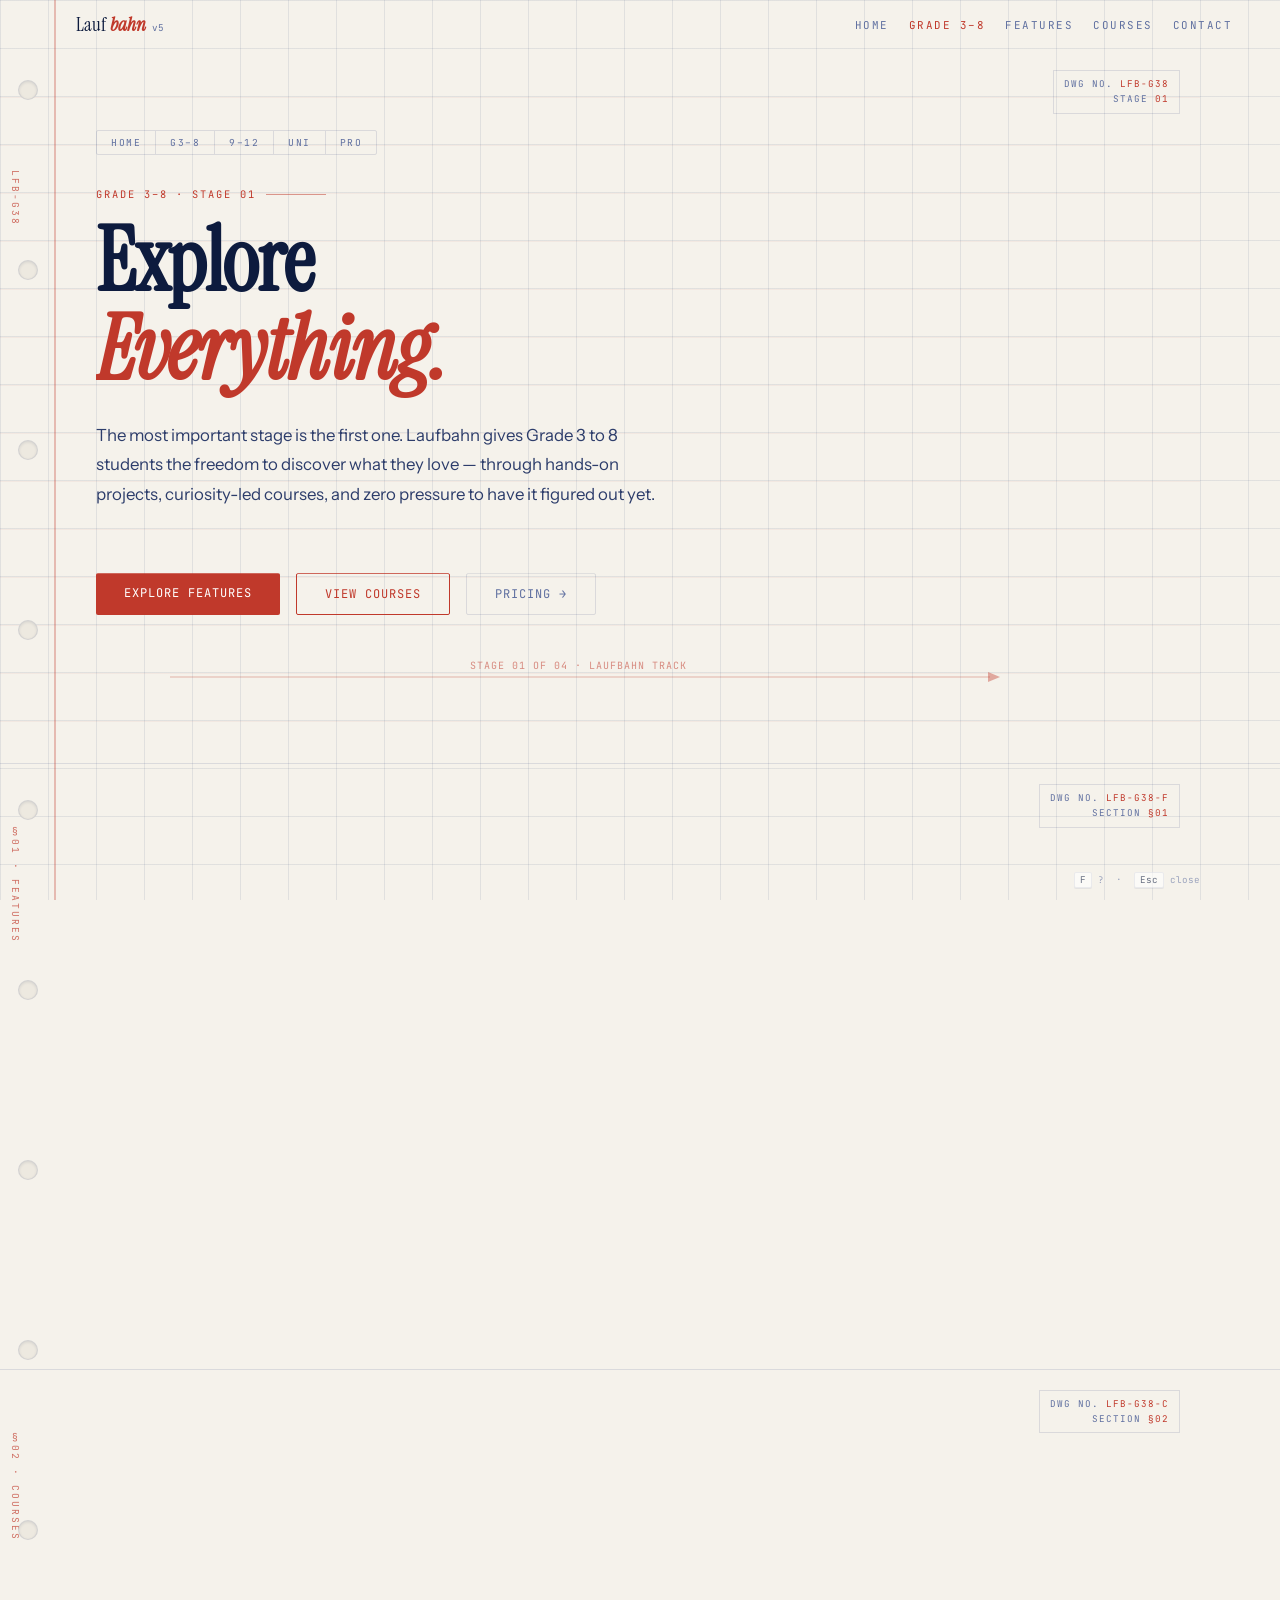
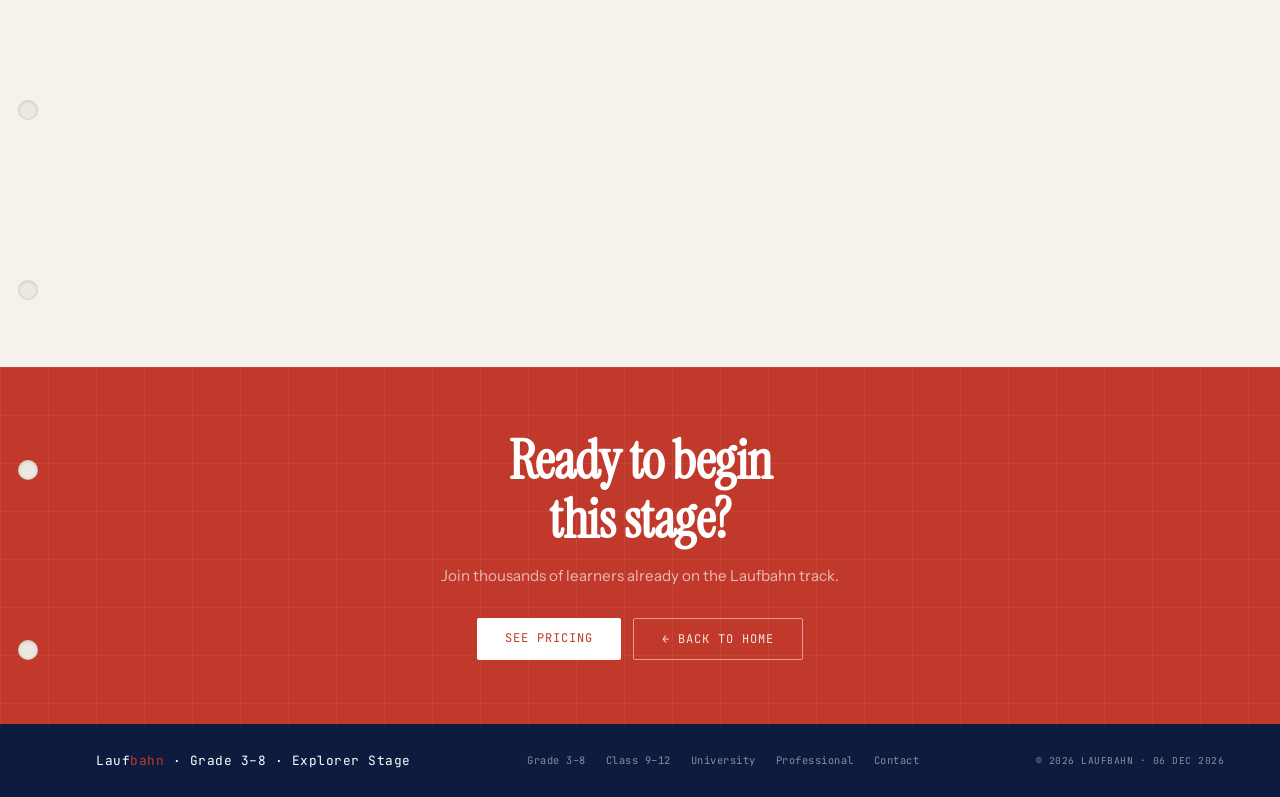
==== grade38.html @ 91a23202 "v5" ====
<!DOCTYPE html>
<html lang="en">
<head>
<meta charset="UTF-8"/>
<meta name="viewport" content="width=device-width,initial-scale=1"/>
<title>Laufbahn · Grade 3–8 · Explorer Stage</title>
<link rel="stylesheet" href="shared.css"/>
<link rel="icon" type="image/svg+xml" href="favicon.svg"/>
<style>
#stage-hero { min-height:70vh; display:flex; flex-direction:column; justify-content:center; padding:80px 56px 56px 96px; position:relative; z-index:1; background:repeating-linear-gradient(transparent,transparent 47px,rgba(192,57,43,0.05) 47px,rgba(192,57,43,0.05) 48px); }
.stage-hero-tag { font-family:var(--mono); font-size:0.65rem; letter-spacing:2px; text-transform:uppercase; color:#c0392b; margin-bottom:16px; display:flex; align-items:center; gap:10px; }
.stage-hero-tag::after { content:''; width:60px; height:1px; background:#c0392b; opacity:0.5; }
h1.stage-h1 { font-family:var(--serif); font-size:clamp(3rem,7vw,5.5rem); line-height:1.0; letter-spacing:-1.5px; color:var(--ink); margin-bottom:20px; overflow:visible; padding-bottom:8px; }
h1.stage-h1 em { color:#c0392b; font-style:italic; }
.stage-tagline { font-family:var(--sans); font-size:1.05rem; line-height:1.75; color:var(--ink-soft); max-width:560px; margin-bottom:28px; }
.stage-breadcrumb { display:flex; gap:0; margin-bottom:32px; border:1px solid var(--rule); width:fit-content; border-radius:2px; overflow:hidden; }
.bc-item { font-family:var(--mono); font-size:0.6rem; letter-spacing:1.5px; text-transform:uppercase; padding:5px 14px; border-right:1px solid var(--rule); color:var(--ink-dim); text-decoration:none; transition:all 0.15s; }
.bc-item:last-child { border-right:none; }
.bc-item.active { background:#c0392b; color:white; }
.bc-item:hover:not(.active) { color:var(--ink); background:rgba(0,0,0,0.04); }
.stage-features { display:grid; grid-template-columns:repeat(auto-fit,minmax(240px,1fr)); gap:16px; margin-top:40px; }
.sf-card { border:1px solid var(--card-border); background:var(--card); padding:24px; position:relative; overflow:hidden; transition:border-color 0.2s; }
.sf-card::before { content:''; position:absolute; left:0; top:0; bottom:0; width:3px; background:#c0392b; transform:scaleY(0); transform-origin:top; transition:transform 0.3s; }
.sf-card:hover::before { transform:scaleY(1); }
.sf-card:hover { border-color:#c0392b; }
.sf-num { font-family:var(--mono); font-size:0.58rem; color:var(--ink-dim); letter-spacing:2px; margin-bottom:12px; }
.sf-title { font-family:var(--serif); font-size:1.1rem; color:var(--ink); margin-bottom:6px; }
.sf-body { font-family:var(--sans); font-size:0.85rem; color:var(--ink-soft); line-height:1.65; }
.stage-courses-grid { display:grid; grid-template-columns:repeat(auto-fill,minmax(220px,1fr)); gap:12px; margin-top:28px; }
.sc-card { border:1px solid var(--card-border); background:var(--card); padding:20px; position:relative; transition:transform 0.2s,box-shadow 0.2s; }
.sc-card:hover { transform:translateY(-2px); box-shadow:3px 5px 0 var(--shadow); }
.sc-stripe { position:absolute; bottom:0; left:0; right:0; height:4px; background:#c0392b; }
.sc-level { font-family:var(--mono); font-size:0.58rem; letter-spacing:2px; text-transform:uppercase; color:var(--ink-dim); margin-bottom:8px; }
.sc-title { font-family:var(--serif); font-size:1rem; color:var(--ink); margin-bottom:4px; }
.sc-desc { font-family:var(--sans); font-size:0.8rem; color:var(--ink-soft); line-height:1.55; }
.nav-stage-links { display:flex; gap:16px; margin-top:36px; flex-wrap:wrap; }
#cta-stage { background:#c0392b; text-align:center; padding:64px 56px; position:relative; z-index:1; max-width:none; }
#cta-stage::before { content:''; position:absolute; inset:0; background-image:linear-gradient(rgba(255,255,255,0.06) 1px,transparent 1px),linear-gradient(90deg,rgba(255,255,255,0.06) 1px,transparent 1px); background-size:48px 48px; }
#cta-stage .sec-title { color:white; position:relative; z-index:1; }
#cta-stage .sec-sub { color:rgba(255,255,255,0.65); margin:0 auto 28px; position:relative; z-index:1; text-align:center; max-width:440px; }
#cta-stage .cta-btns { display:flex; gap:12px; justify-content:center; position:relative; z-index:1; flex-wrap:wrap; }
#cta-stage .btn-primary { background:white; color:#c0392b; }
#cta-stage .btn-outline { color:rgba(255,255,255,0.85); border-color:rgba(255,255,255,0.5); }
#cta-stage .btn-outline:hover { border-color:white; color:white; background:transparent; }
</style>
</head>
<body>
<div id="blueprint-reveal">
  <div class="reveal-grid"><div class="reveal-grid-lines"></div><div class="reveal-text" style="color:#c0392b;">Grade 3–8</div></div>
  <div class="reveal-label">Laufbahn · Grade 3–8 · Explorer Stage</div>
</div>
<div id="progress-bar"></div>
<div id="chrome-spine"></div>
<div id="stage-tracker">
  <div class="tracker-inner">
    <a class="tracker-step active" href="grade38.html"><span class="tracker-dot"></span>Grade 3–8</a>
    <a class="tracker-step" href="highschool.html"><span class="tracker-dot"></span>Class 9–12</a>
    <a class="tracker-step" href="university.html"><span class="tracker-dot"></span>University</a>
    <a class="tracker-step" href="professional.html"><span class="tracker-dot"></span>Professional</a>
  </div>
</div>
<div id="kb-hints"><kbd>F</kbd> ? &nbsp;·&nbsp; <kbd>Esc</kbd> close</div>
<nav id="main-nav">
  <div class="nav-logo"><span class="logo-lauf">Lauf</span><span class="logo-bahn" style="color:#c0392b;">bahn</span><sub>v5</sub></div>
  <ul class="nav-links">
    <li><a href="index.html">home</a></li>
    <li><a href="#stage-hero" class="active">Grade 3–8</a></li>
    <li><a href="#stage-features">features</a></li>
    <li><a href="#stage-courses">courses</a></li>
    <li><a href="index.html#contact">contact</a></li>
  </ul>
</nav>

<section id="stage-hero">
  <div class="margin-note" style="top:120px;color:#c0392b;">LFB-G38</div>
  <div class="dwg-num">DWG NO. <span style="color:#c0392b;">LFB-G38</span><br/>STAGE <span style="color:#c0392b;">01</span></div>
  <div class="stage-breadcrumb">
    <a class="bc-item" href="index.html">Home</a>
    <a class="bc-item" href="grade38.html">G3–8</a>
    <a class="bc-item" href="highschool.html">9–12</a>
    <a class="bc-item" href="university.html">Uni</a>
    <a class="bc-item" href="professional.html">Pro</a>
  </div>
  <div class="stage-hero-tag">Grade 3–8 · Stage 01</div>
  <h1 class="stage-h1 reveal">Explore<br/><em>Everything.</em></h1>
  <p class="stage-tagline reveal" style="transition-delay:0.12s;">The most important stage is the first one. Laufbahn gives Grade 3 to 8 students the freedom to discover what they love — through hands-on projects, curiosity-led courses, and zero pressure to have it figured out yet.</p>
  <div class="nav-stage-links reveal" style="transition-delay:0.2s;">
    <a href="#stage-features" class="btn-primary" style="background:#c0392b;">Explore Features</a>
    <a href="#stage-courses" class="btn-outline" style="color:#c0392b;border-color:#c0392b;">View Courses</a>
    <a href="index.html#pricing" class="btn-outline" style="color:var(--ink-dim);border-color:var(--rule);">Pricing →</a>
  </div>
  <svg class="leader-svg" viewBox="0 0 900 60" style="margin-top:32px;">
    <line class="leader-line" x1="0" y1="30" x2="820" y2="30" stroke="#c0392b"/>
    <polygon points="830,30 818,25 818,35" fill="#c0392b" opacity="0.4"/>
    <text x="300" y="22" font-family="var(--mono)" font-size="10" fill="#c0392b" opacity="0.55" letter-spacing="1">STAGE 01 OF 04 · LAUFBAHN TRACK</text>
  </svg>
</section>

<hr class="separator"/>

<section id="stage-features">
  <div class="margin-note" style="top:60px;color:#c0392b;">§01 · FEATURES</div>
  <div class="dwg-num">DWG NO. <span style="color:#c0392b;">LFB-G38-F</span><br/>SECTION <span style="color:#c0392b;">§01</span></div>
  <div class="reveal">
    <div class="drawing-label" style="color:#c0392b;">§01 · What You Get</div>
    <h2 class="sec-title">Built for<br/><em style="color:#c0392b;">this stage.</em></h2>
    <p class="sec-sub">Every feature on this page is designed specifically for Grade 3–8 · Explorer Stage.</p>
  </div>
  <div class="stage-features reveal" style="transition-delay:0.1s;" id="sf-grid"><div class="sf-card"><div class="sf-num">F-01</div><div class="sf-title">Interest Discovery Engine</div><div class="sf-body">Adaptive quizzes and exploratory modules across 12 subject domains. No labels — just an honest map of what lights you up.</div></div>
<div class="sf-card"><div class="sf-num">F-02</div><div class="sf-title">Hands-On Project Library</div><div class="sf-body">500+ real-world projects — build a robot, write a story, grow a plant, code a game. Learning by doing, not by memorising.</div></div>
<div class="sf-card"><div class="sf-num">F-03</div><div class="sf-title">Parent Dashboard</div><div class="sf-body">A live view of your child's progress, interests, and emerging strengths. Know what they're discovering before they can explain it.</div></div>
<div class="sf-card"><div class="sf-num">F-04</div><div class="sf-title">First Portfolio</div><div class="sf-body">A digital portfolio that follows the student through every stage — starting now. Every project saved, every skill noted.</div></div></div>
</section>

<hr class="separator"/>

<section id="stage-courses">
  <div class="margin-note" style="top:60px;color:#c0392b;">§02 · COURSES</div>
  <div class="dwg-num">DWG NO. <span style="color:#c0392b;">LFB-G38-C</span><br/>SECTION <span style="color:#c0392b;">§02</span></div>
  <div class="reveal">
    <div class="drawing-label" style="color:#c0392b;">§02 · Courses</div>
    <h2 class="sec-title">Courses for<br/><em style="color:#c0392b;">this stage.</em></h2>
  </div>
  <div class="stage-courses-grid reveal" style="transition-delay:0.1s;"><div class="sc-card"><div class="sc-stripe"></div><div class="sc-level">Grade 3–5</div><div class="sc-title">The World of Science</div><div class="sc-desc">Experiments, nature, and the wonder of how things work.</div></div>
<div class="sc-card"><div class="sc-stripe"></div><div class="sc-level">Grade 3–5</div><div class="sc-title">Stories & Worlds</div><div class="sc-desc">Creative writing, storytelling, and building imaginary worlds.</div></div>
<div class="sc-card"><div class="sc-stripe"></div><div class="sc-level">Grade 6–8</div><div class="sc-title">Coding for Creators</div><div class="sc-desc">Build games and animations. Logic meets imagination.</div></div>
<div class="sc-card"><div class="sc-stripe"></div><div class="sc-level">Grade 6–8</div><div class="sc-title">How the Body Works</div><div class="sc-desc">Biology, health, and the science of being human.</div></div>
<div class="sc-card"><div class="sc-stripe"></div><div class="sc-level">Grade 6–8</div><div class="sc-title">The Art of Argument</div><div class="sc-desc">Debate, logic, and how to think — not just what to think.</div></div>
<div class="sc-card"><div class="sc-stripe"></div><div class="sc-level">All</div><div class="sc-title">Mathematics Unlocked</div><div class="sc-desc">Numbers as tools for understanding the world, not just passing tests.</div></div></div>
</section>

<section id="cta-stage" class="full-w">
  <h2 class="sec-title">Ready to begin<br/>this stage?</h2>
  <p class="sec-sub">Join thousands of learners already on the Laufbahn track.</p>
  <div class="cta-btns">
    <a href="index.html#pricing" class="btn-primary">See Pricing</a>
    <a href="index.html" class="btn-outline">← Back to Home</a>
  </div>
</section>

<footer>
  <div class="footer-logo">Lauf<em>bahn</em> · Grade 3–8 · Explorer Stage</div>
  <div class="footer-links">
    <a href="grade38.html">Grade 3–8</a>
    <a href="highschool.html">Class 9–12</a>
    <a href="university.html">University</a>
    <a href="professional.html">Professional</a>
    <a href="index.html#contact">Contact</a>
  </div>
  <div style="font-size:0.6rem;">© 2026 LAUFBAHN · <span class="auto-date"></span></div>
</footer>
<button id="back-top" onclick="window.scrollTo({top:0,behavior:'smooth'})">↑ top</button>
<div id="egg-modal" onclick="closeEgg()"><div class="egg-box" onclick="event.stopPropagation()"><div class="egg-tape"></div><div class="egg-label">MARGIN NOTE</div><div class="egg-quote">"The blueprint was always there. We just gave it paper."</div><div class="egg-body">You found it. Good eyes.</div><div style="margin-top:12px;font-family:var(--mono);font-size:0.62rem;color:var(--ink-dim);">press Esc to close</div></div></div>
<script src="shared.js"></script>
<script>
// fix tracker active
document.querySelectorAll('.tracker-step').forEach(s=>{
  if(s.getAttribute('href')==='grade38.html') s.classList.add('active');
  else s.classList.remove('active');
});
</script>
</body>
</html>
---- shared.css ----
/* ── LAUFBAHN SHARED STYLES v5 ── */
@import url('https://fonts.googleapis.com/css2?family=Instrument+Serif:ital@0;1&family=JetBrains+Mono:wght@300;400;500;600;700&family=Instrument+Sans:wght@400;500;600&display=swap');

*, *::before, *::after { box-sizing: border-box; margin: 0; padding: 0; }
html { scroll-behavior: smooth; }
a { color: inherit; text-decoration: none; }
button { font-family: inherit; cursor: pointer; }

/* ── THEME: AUTO SYSTEM ── */
:root {
  --bg: #f5f2eb;
  --grid: rgba(27,45,107,0.09);
  --ink: #0d1b3e;
  --ink-soft: #2d3d6b;
  --ink-dim: #6070a0;
  --accent: #c0392b;
  --accent2: #1b2d6b;
  --gold: #e8a020;
  --card: #ffffff;
  --card-border: rgba(27,45,107,0.15);
  --rule: rgba(27,45,107,0.12);
  --hole: #ede9e0;
  --margin-line: rgba(192,57,43,0.3);
  --shadow: rgba(13,27,62,0.10);
  --serif: 'Instrument Serif', Georgia, serif;
  --mono: 'JetBrains Mono', monospace;
  --sans: 'Instrument Sans', system-ui, sans-serif;
  /* textures per section */
  --tex-hero: repeating-linear-gradient(transparent, transparent 47px, rgba(27,45,107,0.07) 47px, rgba(27,45,107,0.07) 48px);
  --tex-about: repeating-linear-gradient(90deg, transparent, transparent 47px, rgba(27,45,107,0.05) 47px, rgba(27,45,107,0.05) 48px), repeating-linear-gradient(transparent, transparent 47px, rgba(27,45,107,0.05) 47px, rgba(27,45,107,0.05) 48px);
  --tex-journey: none;
  --tex-features: repeating-linear-gradient(45deg, transparent, transparent 10px, rgba(27,45,107,0.03) 10px, rgba(27,45,107,0.03) 11px);
  --tex-courses: none;
  --tex-quotes: repeating-linear-gradient(transparent, transparent 23px, rgba(27,45,107,0.06) 23px, rgba(27,45,107,0.06) 24px);
}

@media (prefers-color-scheme: dark) {
  :root {
    --bg: #0d1a2e;
    --grid: rgba(100,140,220,0.08);
    --ink: #dde8ff;
    --ink-soft: #a0b8e0;
    --ink-dim: #4a6080;
    --accent: #f4a294;
    --accent2: #7aaae8;
    --gold: #f0c060;
    --card: rgba(255,255,255,0.04);
    --card-border: rgba(100,140,220,0.18);
    --rule: rgba(100,140,220,0.12);
    --hole: #0a1220;
    --margin-line: rgba(244,162,148,0.3);
    --shadow: rgba(0,0,0,0.4);
    --tex-hero: repeating-linear-gradient(transparent, transparent 47px, rgba(100,140,220,0.07) 47px, rgba(100,140,220,0.07) 48px);
    --tex-about: repeating-linear-gradient(90deg, transparent, transparent 47px, rgba(100,140,220,0.05) 47px, rgba(100,140,220,0.05) 48px), repeating-linear-gradient(transparent, transparent 47px, rgba(100,140,220,0.05) 47px, rgba(100,140,220,0.05) 48px);
    --tex-features: repeating-linear-gradient(45deg, transparent, transparent 10px, rgba(100,140,220,0.03) 10px, rgba(100,140,220,0.03) 11px);
    --tex-quotes: repeating-linear-gradient(transparent, transparent 23px, rgba(100,140,220,0.06) 23px, rgba(100,140,220,0.06) 24px);
  }
}

/* ── BODY ── */
body {
  font-family: var(--mono);
  background: var(--bg);
  color: var(--ink);
  min-height: 100vh;
  overflow-x: hidden;
  transition: background 0.3s, color 0.3s;
}

/* ── BLUEPRINT GRID ── */
body::before {
  content: '';
  position: fixed; inset: 0; z-index: 0; pointer-events: none;
  background-image:
    linear-gradient(var(--grid) 1px, transparent 1px),
    linear-gradient(90deg, var(--grid) 1px, transparent 1px);
  background-size: 48px 48px;
}

/* ── SPINE ── */
#chrome-spine {
  position: fixed; left: 0; top: 0; bottom: 0; width: 56px; z-index: 40;
  pointer-events: none;
  border-right: 2px solid var(--margin-line);
}
.binder-hole {
  position: fixed; left: 18px; width: 20px; height: 20px;
  border-radius: 50%;
  background: var(--hole);
  border: 1.5px solid var(--rule);
  z-index: 41; pointer-events: none;
  box-shadow: inset 0 1px 3px var(--shadow);
}

/* ── PROGRESS BAR ── */
#progress-bar {
  position: fixed; top: 0; left: 0; height: 3px; z-index: 200;
  background: var(--accent); width: 0%;
  transition: width 0.08s linear;
}

/* ── STAGE TRACKER ── */
#stage-tracker {
  position: fixed; top: 52px; left: 0; right: 0; z-index: 90;
  display: flex; justify-content: center;
  pointer-events: none;
  opacity: 0;
  transition: opacity 0.3s;
}
#stage-tracker.visible { opacity: 1; pointer-events: all; }
.tracker-inner {
  display: flex; align-items: center;
  background: var(--card);
  border: 1px solid var(--card-border);
  border-top: none;
  padding: 5px 16px;
  gap: 0;
  box-shadow: 0 4px 12px var(--shadow);
}
.tracker-step {
  display: flex; align-items: center;
  font-family: var(--mono); font-size: 0.6rem;
  letter-spacing: 1.5px; text-transform: uppercase;
  color: var(--ink-dim);
  padding: 3px 12px;
  border-right: 1px solid var(--rule);
  cursor: pointer;
  transition: color 0.2s;
  text-decoration: none;
}
.tracker-step:last-child { border-right: none; }
.tracker-step.active { color: var(--accent); }
.tracker-step:hover { color: var(--ink); }
.tracker-dot {
  width: 6px; height: 6px; border-radius: 50%;
  background: var(--rule); margin-right: 6px;
  transition: background 0.2s;
  flex-shrink: 0;
}
.tracker-step.active .tracker-dot { background: var(--accent); }

/* ── NAV ── */
nav {
  position: sticky; top: 0; z-index: 100;
  display: flex; align-items: center; justify-content: space-between;
  padding: 12px 48px 12px 76px;
  border-bottom: 1px solid transparent;
  transition: background 0.25s, border-color 0.25s, backdrop-filter 0.25s;
}
nav.scrolled {
  background: rgba(245,242,235,0.9);
  backdrop-filter: blur(12px);
  border-bottom-color: var(--rule);
}
@media (prefers-color-scheme: dark) {
  nav.scrolled { background: rgba(13,26,46,0.9); }
}
.nav-logo {
  font-family: var(--serif); font-size: 1.2rem;
  color: var(--ink); display: flex; align-items: baseline; gap: 4px;
}
.nav-logo .logo-lauf { font-weight: 300; }
.nav-logo .logo-bahn { font-weight: 700; color: var(--accent); font-style: italic; }
.nav-logo sub { font-family: var(--mono); font-size: 0.58rem; color: var(--ink-dim); margin-left: 2px; }
.nav-links {
  display: flex; gap: 20px; list-style: none;
  font-size: 0.68rem; letter-spacing: 1.5px; text-transform: uppercase;
}
.nav-links a { color: var(--ink-dim); transition: color 0.15s; }
.nav-links a:hover, .nav-links a.active { color: var(--accent); }

/* ── SECTIONS ── */
section {
  position: relative; z-index: 1;
  padding: 72px 56px 72px 96px;
  max-width: 1200px;
}
section.full-w { max-width: none; }

/* ── SECTION HEADINGS ── */
.drawing-label {
  font-family: var(--mono); font-size: 0.65rem;
  letter-spacing: 2px; text-transform: uppercase;
  color: var(--accent); margin-bottom: 6px;
  display: flex; align-items: center; gap: 10px;
}
.drawing-label::after {
  content: ''; flex: 1; max-width: 80px;
  height: 1px; background: var(--accent); opacity: 0.4;
}
.sec-title {
  font-family: var(--serif);
  font-size: clamp(2.2rem, 4.5vw, 3.4rem);
  line-height: 1.1; color: var(--ink);
  letter-spacing: -0.5px; margin-bottom: 0.75rem;
}
.sec-title em { font-style: italic; color: var(--accent); }
.sec-sub {
  font-family: var(--sans); font-size: 0.95rem;
  color: var(--ink-soft); line-height: 1.8;
  max-width: 520px; font-weight: 400;
}

/* ── DWG NUMBER ── */
.dwg-num {
  position: absolute; right: 20px; top: 20px;
  font-family: var(--mono); font-size: 0.58rem;
  color: var(--ink-dim); letter-spacing: 1px;
  text-align: right; line-height: 1.6;
  border: 1px solid var(--rule); padding: 6px 10px; z-index: 2;
}
.dwg-num span { color: var(--accent2); }

/* ── MARGIN NOTE ── */
.margin-note {
  position: absolute; left: 10px;
  font-family: var(--mono); font-size: 0.6rem;
  color: var(--accent); opacity: 0;
  transform: translateX(-8px);
  transition: opacity 1.2s ease, transform 1.2s ease;
  writing-mode: vertical-rl; letter-spacing: 2px;
  pointer-events: none; line-height: 1;
}
.margin-note.visible { opacity: 0.7; transform: translateX(0); }

/* ── REVEAL ── */
.reveal {
  opacity: 0;
  clip-path: inset(0 0 100% 0);
  transition: opacity 0.7s ease, clip-path 0.7s cubic-bezier(0.16,1,0.3,1);
}
.reveal.seen { opacity: 1; clip-path: inset(0 0 0% 0); }

/* ── CHIPS ── */
.chip {
  font-family: var(--mono); font-size: 0.62rem;
  padding: 3px 10px; border-radius: 2px; border: 1px solid;
}
.chip-red   { border-color: rgba(192,57,43,0.35);  color: var(--accent);  background: rgba(192,57,43,0.06); }
.chip-gold  { border-color: rgba(232,160,32,0.35); color: var(--gold);    background: rgba(232,160,32,0.06); }
.chip-blue  { border-color: rgba(27,45,107,0.25);  color: var(--accent2); background: rgba(27,45,107,0.06); }
.chip-gray  { border-color: var(--rule);            color: var(--ink-dim); background: transparent; }
@media (prefers-color-scheme: dark) {
  .chip-blue { border-color: rgba(122,170,232,0.3); }
}

/* ── BUTTONS ── */
.btn-primary {
  background: var(--accent2); color: white; border: none;
  padding: 12px 28px; font-family: var(--mono);
  font-size: 0.75rem; letter-spacing: 1px; text-transform: uppercase;
  border-radius: 2px; cursor: pointer;
  transition: transform 0.2s, box-shadow 0.2s, opacity 0.2s;
  display: inline-block;
}
.btn-primary:hover { transform: translateY(-2px); box-shadow: 0 6px 20px var(--shadow); }
.btn-outline {
  background: transparent; color: var(--accent2);
  border: 1.5px solid var(--accent2);
  padding: 12px 28px; font-family: var(--mono);
  font-size: 0.75rem; letter-spacing: 1px; text-transform: uppercase;
  border-radius: 2px; cursor: pointer;
  transition: background 0.2s, color 0.2s;
  display: inline-block;
}
.btn-outline:hover { background: var(--accent2); color: white; }

/* ── BACK TO TOP ── */
#back-top {
  position: fixed; bottom: 28px; right: 28px; z-index: 150;
  font-family: var(--mono); font-size: 0.65rem; letter-spacing: 1px;
  color: var(--accent); background: var(--bg);
  border: 1px solid var(--accent); border-radius: 2px;
  padding: 6px 14px; cursor: pointer;
  box-shadow: 2px 2px 0 var(--shadow);
  transform: rotate(-1.5deg);
  opacity: 0; pointer-events: none; transition: opacity 0.3s;
}
#back-top.visible { opacity: 1; pointer-events: all; }

/* ── FOOTER ── */
footer {
  background: var(--ink); color: rgba(255,255,255,0.5);
  padding: 28px 56px 28px 96px;
  display: flex; justify-content: space-between; align-items: center;
  flex-wrap: wrap; gap: 12px;
  position: relative; z-index: 1;
  font-family: var(--mono); font-size: 0.65rem; letter-spacing: 0.5px;
}
.footer-logo { color: white; font-size: 0.8rem; }
.footer-logo em { color: var(--accent); font-style: normal; }
.footer-links { display: flex; gap: 20px; }
.footer-links a:hover { color: white; }

/* ── SVG LEADER LINES ── */
.leader-svg {
  width: 100%; overflow: visible; pointer-events: none;
  position: relative; z-index: 2;
  display: block; height: 60px;
}
.leader-line { stroke: var(--accent); stroke-width: 1; fill: none; opacity: 0.35; }
.leader-arrow { fill: var(--accent); opacity: 0.35; }
.leader-label {
  font-family: var(--mono); font-size: 10px;
  fill: var(--accent); opacity: 0.55; letter-spacing: 1px;
}

/* ── SEPARATOR ── */
hr.separator { border: none; border-top: 1px solid var(--rule); margin: 0; }

/* ── KEYBOARD HINTS ── */
#kb-hints {
  position: fixed; bottom: 12px; right: 80px; z-index: 100;
  font-family: var(--mono); font-size: 0.58rem;
  color: var(--ink-dim); opacity: 0.6; pointer-events: none;
}
kbd {
  display: inline-block; background: var(--card);
  border: 1px solid var(--rule); border-radius: 2px;
  padding: 1px 5px; font-family: var(--mono); font-size: 0.58rem;
  color: var(--ink); box-shadow: 0 1px 0 var(--rule);
}

/* ── PAGE LOAD ANIMATION ── */
#blueprint-reveal {
  position: fixed; inset: 0; z-index: 1000;
  background: var(--bg);
  display: flex; align-items: center; justify-content: center;
  flex-direction: column; gap: 16px;
  transition: opacity 0.5s ease;
}
#blueprint-reveal.done { opacity: 0; pointer-events: none; }
.reveal-grid {
  width: 200px; height: 140px;
  border: 1.5px solid var(--accent2);
  position: relative; overflow: hidden;
}
.reveal-grid-lines {
  position: absolute; inset: 0;
  background-image:
    linear-gradient(var(--grid) 1px, transparent 1px),
    linear-gradient(90deg, var(--grid) 1px, transparent 1px);
  background-size: 20px 20px;
  transform: scaleX(0); transform-origin: left;
  animation: gridDraw 0.8s cubic-bezier(0.16,1,0.3,1) 0.2s forwards;
}
.reveal-text {
  position: absolute; inset: 0;
  display: flex; align-items: center; justify-content: center;
  font-family: var(--serif); font-size: 1.4rem;
  color: var(--ink); opacity: 0;
  animation: revealFadeIn 0.4s ease 0.9s forwards;
}
.reveal-label {
  font-family: var(--mono); font-size: 0.65rem;
  letter-spacing: 3px; text-transform: uppercase;
  color: var(--ink-dim); opacity: 0;
  animation: revealFadeIn 0.4s ease 1.1s forwards;
}
@keyframes gridDraw { to { transform: scaleX(1); } }
@keyframes revealFadeIn { to { opacity: 1; } }

/* ── QUIZ MODAL ── */
#quiz-modal {
  position: fixed; inset: 0; z-index: 500;
  background: rgba(13,27,62,0.55);
  backdrop-filter: blur(4px);
  display: flex; align-items: center; justify-content: center;
  padding: 32px; opacity: 0; pointer-events: none;
  transition: opacity 0.3s;
}
#quiz-modal.open { opacity: 1; pointer-events: all; }
.quiz-box {
  background: var(--bg); border: 1.5px solid var(--accent2);
  padding: 40px; max-width: 520px; width: 100%;
  box-shadow: 8px 10px 0 var(--shadow);
  position: relative;
}
.quiz-step { display: none; }
.quiz-step.active { display: block; }
.quiz-q {
  font-family: var(--serif); font-size: 1.4rem;
  color: var(--ink); margin-bottom: 24px; line-height: 1.3;
}
.quiz-options { display: flex; flex-direction: column; gap: 10px; }
.quiz-opt {
  background: transparent; border: 1px solid var(--card-border);
  padding: 12px 16px; text-align: left;
  font-family: var(--mono); font-size: 0.75rem;
  color: var(--ink); letter-spacing: 0.5px;
  transition: all 0.2s; border-radius: 2px;
}
.quiz-opt:hover { border-color: var(--accent); color: var(--accent); background: rgba(192,57,43,0.05); }
.quiz-progress {
  font-family: var(--mono); font-size: 0.6rem;
  color: var(--ink-dim); letter-spacing: 2px;
  margin-bottom: 20px; text-transform: uppercase;
}
.quiz-close {
  position: absolute; top: 14px; right: 14px;
  background: none; border: none; font-size: 1rem;
  color: var(--ink-dim); cursor: pointer;
}

/* ── EASTER EGG ── */
#egg-modal {
  position: fixed; inset: 0; z-index: 600;
  background: rgba(13,27,62,0.6); backdrop-filter: blur(4px);
  display: flex; align-items: center; justify-content: center;
  padding: 32px; opacity: 0; pointer-events: none; transition: opacity 0.3s;
}
#egg-modal.open { opacity: 1; pointer-events: all; }
.egg-box {
  background: var(--bg); border: 2px solid var(--accent2);
  padding: 36px 40px; max-width: 500px; width: 100%;
  box-shadow: 12px 14px 0 rgba(13,27,62,0.2);
  transform: rotate(-1.5deg); position: relative;
}
.egg-tape {
  position: absolute; top: -10px; left: 30px;
  width: 80px; height: 20px;
  background: rgba(232,160,32,0.65); transform: rotate(-5deg);
}
.egg-label { font-family: var(--mono); font-size: 0.62rem; letter-spacing: 2px; text-transform: uppercase; color: var(--accent); margin-bottom: 14px; }
.egg-quote { font-family: var(--serif); font-size: 1.3rem; color: var(--ink); line-height: 1.5; font-style: italic; margin-bottom: 14px; }
.egg-body { font-family: var(--mono); font-size: 0.72rem; color: var(--ink-soft); line-height: 1.7; }

/* ── TWEAKS PANEL ── */
#tweaks {
  position: fixed; bottom: 16px; left: 16px; z-index: 300;
  width: 240px; background: rgba(245,242,235,0.92);
  border: 1px solid var(--card-border); border-radius: 4px;
  box-shadow: 4px 4px 0 var(--shadow);
  font-family: var(--mono); backdrop-filter: blur(16px);
  overflow: hidden; transition: transform 0.3s;
}
@media (prefers-color-scheme: dark) { #tweaks { background: rgba(15,25,45,0.92); } }
#tweaks.collapsed { transform: translateY(calc(100% - 34px)); }
.tweaks-header {
  display: flex; align-items: center; justify-content: space-between;
  padding: 8px 12px; border-bottom: 1px solid var(--rule);
  cursor: pointer; font-size: 0.62rem; letter-spacing: 1.5px;
  text-transform: uppercase; color: var(--ink-dim);
}
.tweaks-body { padding: 14px 12px; display: flex; flex-direction: column; gap: 12px; }
.tweak-row { display: flex; flex-direction: column; gap: 5px; }
.tweak-label { font-size: 0.6rem; letter-spacing: 1px; text-transform: uppercase; color: var(--ink-dim); }
.tweak-seg { display: flex; border: 1px solid var(--rule); border-radius: 2px; overflow: hidden; }
.tweak-seg button {
  flex: 1; background: transparent; border: none;
  border-right: 1px solid var(--rule); padding: 5px 0;
  font-family: var(--mono); font-size: 0.62rem;
  color: var(--ink-dim); transition: all 0.15s;
}
.tweak-seg button:last-child { border-right: none; }
.tweak-seg button.active, .tweak-seg button:hover { background: var(--accent2); color: white; }
.accent-dots { display: flex; gap: 6px; }
.accent-dot {
  width: 20px; height: 20px; border-radius: 50%; cursor: pointer;
  border: 2px solid transparent; transition: transform 0.2s, border-color 0.2s;
}
.accent-dot.selected { border-color: var(--ink); transform: scale(1.15); }

/* ── MOBILE ── */
@media (max-width: 768px) {
  nav { padding: 12px 16px 12px 64px; }
  .nav-links { display: none; }
  section { padding: 48px 24px 48px 72px; }
  .hero-body { grid-template-columns: 1fr; gap: 28px; }
  .features-grid { grid-template-columns: 1fr; }
  .profile-layout { grid-template-columns: 1fr; }
  #kb-hints { display: none; }
  #tweaks { display: none; }
}
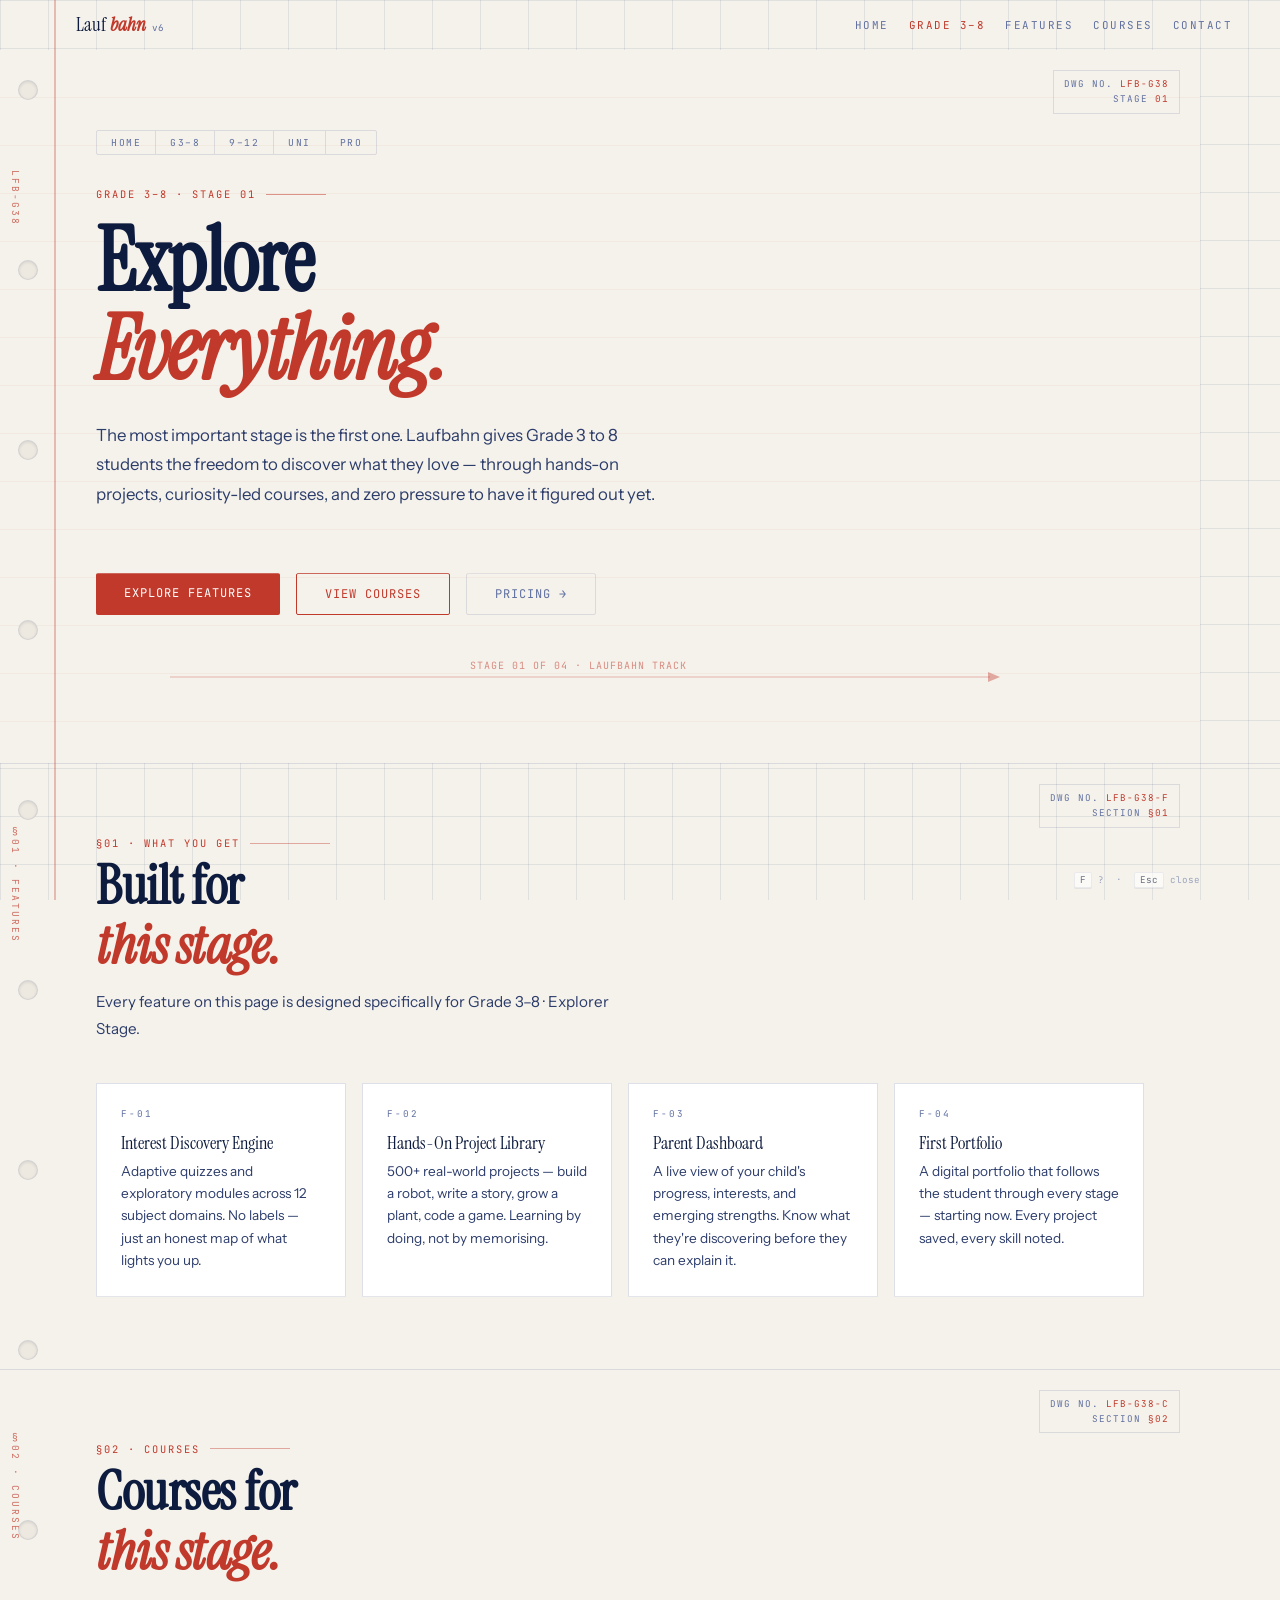
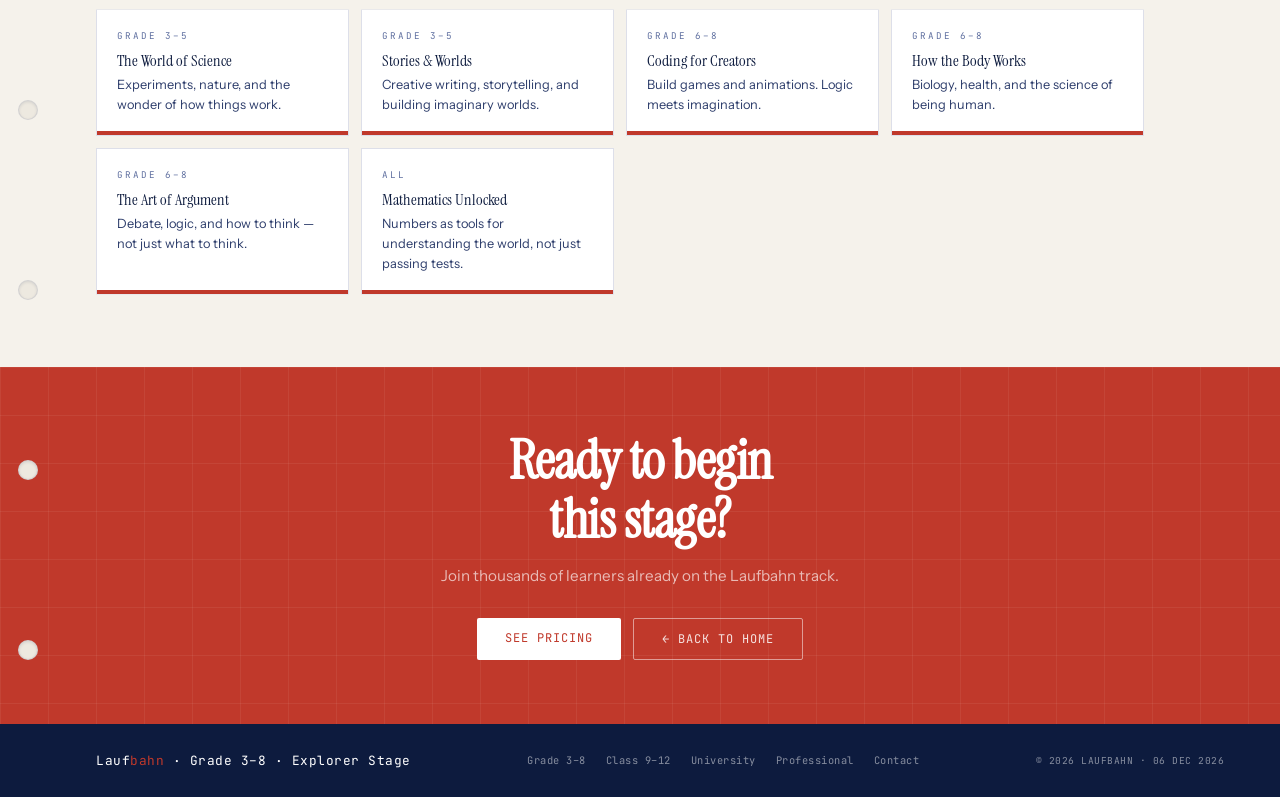
==== commit 588581af: "v6" ====
--- a/grade38.html
+++ b/grade38.html
@@ -61,7 +61,7 @@
 </div>
 <div id="kb-hints"><kbd>F</kbd> ? &nbsp;·&nbsp; <kbd>Esc</kbd> close</div>
 <nav id="main-nav">
-  <div class="nav-logo"><span class="logo-lauf">Lauf</span><span class="logo-bahn" style="color:#c0392b;">bahn</span><sub>v5</sub></div>
+  <div class="nav-logo"><span class="logo-lauf">Lauf</span><span class="logo-bahn" style="color:#c0392b;">bahn</span><sub>v6</sub></div>
   <ul class="nav-links">
     <li><a href="index.html">home</a></li>
     <li><a href="#stage-hero" class="active">Grade 3–8</a></li>
@@ -82,8 +82,8 @@
     <a class="bc-item" href="professional.html">Pro</a>
   </div>
   <div class="stage-hero-tag">Grade 3–8 · Stage 01</div>
-  <h1 class="stage-h1 reveal">Explore<br/><em>Everything.</em></h1>
-  <p class="stage-tagline reveal" style="transition-delay:0.12s;">The most important stage is the first one. Laufbahn gives Grade 3 to 8 students the freedom to discover what they love — through hands-on projects, curiosity-led courses, and zero pressure to have it figured out yet.</p>
+  <h1 class="stage-h1">Explore<br/><em>Everything.</em></h1>
+  <p class="stage-tagline" style="transition-delay:0.12s;">The most important stage is the first one. Laufbahn gives Grade 3 to 8 students the freedom to discover what they love — through hands-on projects, curiosity-led courses, and zero pressure to have it figured out yet.</p>
   <div class="nav-stage-links reveal" style="transition-delay:0.2s;">
     <a href="#stage-features" class="btn-primary" style="background:#c0392b;">Explore Features</a>
     <a href="#stage-courses" class="btn-outline" style="color:#c0392b;border-color:#c0392b;">View Courses</a>
--- a/shared.css
+++ b/shared.css
@@ -226,7 +226,7 @@
 /* ── REVEAL ── */
 .reveal {
   opacity: 0;
-  clip-path: inset(0 0 100% 0);
+  clip-path: inset(0 0 96% 0);
   transition: opacity 0.7s ease, clip-path 0.7s cubic-bezier(0.16,1,0.3,1);
 }
 .reveal.seen { opacity: 1; clip-path: inset(0 0 0% 0); }
@@ -472,3 +472,25 @@
   #kb-hints { display: none; }
   #tweaks { display: none; }
 }
+
+/* ── CRITICAL FIXES ── */
+/* Ensure page bg is always visible immediately */
+html, body {
+  background-color: #f5f2eb;
+}
+@media (prefers-color-scheme: dark) {
+  html, body { background-color: #0d1a2e; }
+}
+
+/* Hero must always show its background */
+#hero, #stage-hero {
+  background-color: var(--bg) !important;
+}
+
+/* Reveal: don't use clip-path on hero title/body — too aggressive above fold */
+#hero-title, #hero-title ~ *,
+.hero-h1, .stage-h1 {
+  opacity: 1 !important;
+  clip-path: none !important;
+  animation: none;
+}
